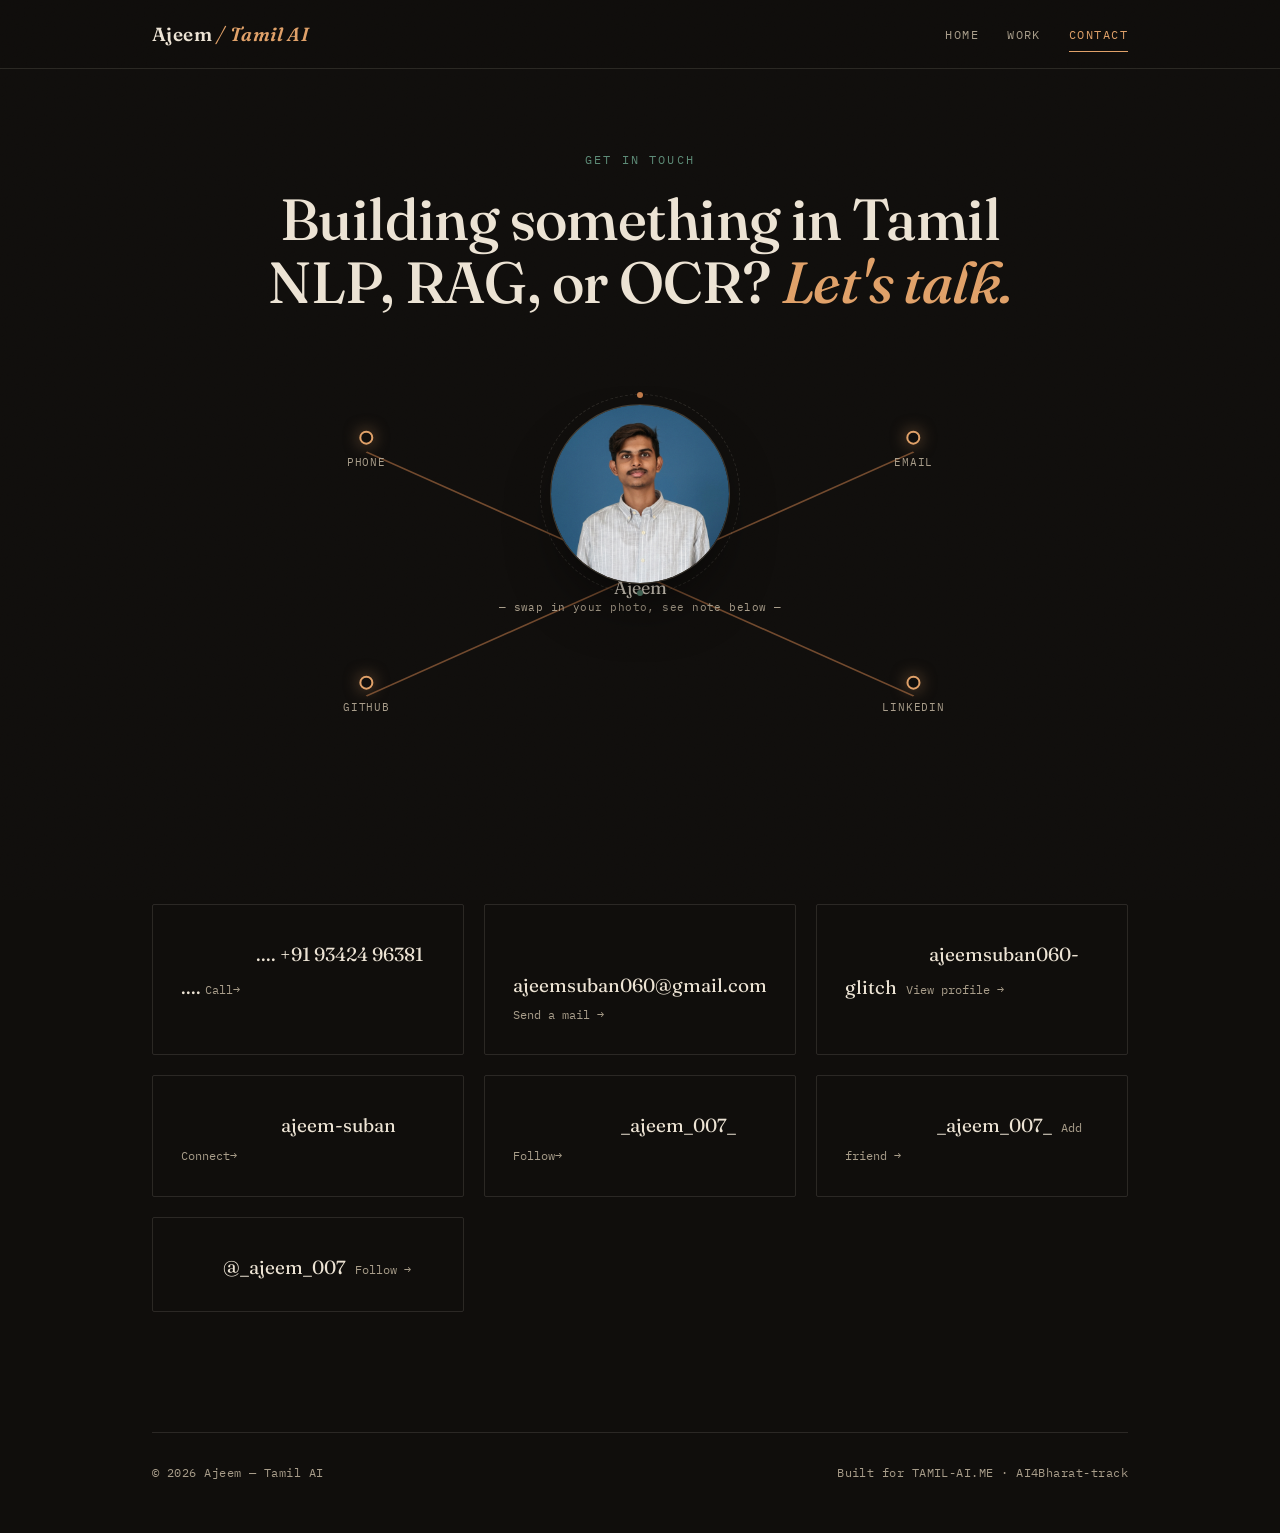
==== contact.html @ 8057d3a4 "Initial portfolio deploy" ====
<!DOCTYPE html>
<html lang="en">
<head>
<meta charset="UTF-8">
<meta name="viewport" content="width=device-width, initial-scale=1.0">
<title>Contact — Ajeem / Tamil AI</title>
<link rel="preconnect" href="https://fonts.googleapis.com">
<link rel="preconnect" href="https://fonts.gstatic.com" crossorigin>
<link href="https://fonts.googleapis.com/css2?family=Fraunces:ital,opsz,wght@0,9..144,300;0,9..144,500;0,9..144,600;1,9..144,500&family=IBM+Plex+Mono:wght@400;500;600&display=swap" rel="stylesheet">
<link rel="stylesheet" href="style.css">
<style>
  .page-head{padding:150px 0 20px;text-align:center;}
  .page-head .eyebrow{font-size:12px;letter-spacing:0.18em;text-transform:uppercase;color:var(--patina);margin-bottom:18px;}
  .page-head h1{font-family:'Fraunces',serif;font-weight:500;font-size:clamp(32px,6vw,58px);letter-spacing:-0.01em;max-width:760px;margin:0 auto;line-height:1.08;}
  .page-head h1 em{font-style:italic;color:var(--bronze-bright);}

  /* connector diagram */
  .diagram{position:relative;height:340px;margin:70px auto 40px;max-width:720px;}
  .diagram svg{position:absolute;inset:0;width:100%;height:100%;}
  .node{
    position:absolute;transform:translate(-50%,-50%);
    display:flex;flex-direction:column;align-items:center;gap:8px;
    text-align:center;
  }
  .node .dot{
    width:14px;height:14px;border-radius:50%;
    background:var(--stone-0);border:2px solid var(--bronze-bright);
    box-shadow:0 0 16px rgba(224,160,104,0.5);
  }
  .node.center .dot{
    width:20px;height:20px;background:var(--bronze);border-color:var(--bronze-bright);
  }
  .node .label{font-size:11px;letter-spacing:0.08em;text-transform:uppercase;color:var(--ink-dim);}
  .node.center .label{font-family:'Fraunces',serif;font-size:18px;text-transform:none;letter-spacing:0;color:var(--ink);}
  .n-center{left:50%;top:50%;}
  .n-phone{left:12%;top:14%;}
  .n-email{left:88%;top:14%;}
  .n-github{left:12%;top:86%;}
  .n-linkedin{left:88%;top:86%;}

  .contact-grid{display:grid;grid-template-columns:repeat(3,1fr);gap:20px;}
  @media (max-width:760px){
    .diagram{height:auto;}
    .node{position:static;transform:none;flex-direction:row;justify-content:center;margin-bottom:14px;}
    .contact-grid{grid-template-columns:1fr 1fr;}
  }
</style>
</head>
<body>

<svg class="icon-sprite" style="position:absolute;width:0;height:0;overflow:hidden" aria-hidden="true">
  <defs>
    <symbol id="icon-phone" viewBox="0 0 24 24"><path fill="none" stroke="currentColor" stroke-width="1.6" stroke-linecap="round" stroke-linejoin="round" d="M6 3H9L10.5 7.5L8.5 9C9.3 11.2 10.8 12.7 13 13.5L14.5 11.5L19 13V16C19 17.7 17.6 19.1 15.9 18.9C9.7 18.2 5.8 14.3 5.1 8.1C4.9 6.4 6 3 6 3Z"/></symbol>
    <symbol id="icon-mail" viewBox="0 0 24 24"><g fill="none" stroke="currentColor" stroke-width="1.6" stroke-linecap="round" stroke-linejoin="round"><rect x="3" y="5" width="18" height="14" rx="1.5"/><path d="M3 6L12 13L21 6"/></g></symbol>
    <symbol id="icon-link" viewBox="0 0 24 24"><g fill="none" stroke="currentColor" stroke-width="1.6" stroke-linecap="round" stroke-linejoin="round"><path d="M9 15L19 5M19 5H12M19 5V12"/><path d="M15 5H7C5.9 5 5 5.9 5 7V17C5 18.1 5.9 19 7 19H17C18.1 19 19 18.1 19 17V13"/></g></symbol>
  </defs>
</svg>

<header>
  <div class="wrap">
    <div class="logo">Ajeem <em>/ Tamil&nbsp;AI</em></div>
    <nav>
      <ul>
        <li><a href="index.html">Home</a></li>
        <li><a href="work.html">Work</a></li>
        <li><a href="contact.html">Contact</a></li>
      </ul>
    </nav>
  </div>
</header>

<main class="wrap">

  <section class="page-head reveal">
    <div class="eyebrow">Get in touch</div>
    <h1>Building something in Tamil NLP, RAG, or OCR? <em>Let's talk.</em></h1>
  </section>

  <section style="padding-top:0;">
    <div class="diagram reveal">
      <svg class="connector-svg" viewBox="0 0 400 340" preserveAspectRatio="none">
        <path d="M 200 170 L 48 48" />
        <path d="M 200 170 L 352 48" />
        <path d="M 200 170 L 48 292" />
        <path d="M 200 170 L 352 292" />
      </svg>
      <div class="node center n-center"><div class="dot"></div><div class="label">Ajeem</div></div>
      <div class="node n-phone"><div class="dot"></div><div class="label">Phone</div></div>
      <div class="node n-email"><div class="dot"></div><div class="label">Email</div></div>
      <div class="node n-github"><div class="dot"></div><div class="label">GitHub</div></div>
      <div class="node n-linkedin"><div class="dot"></div><div class="label">LinkedIn</div></div>
      <div class="tilt-wrap">
        <div class="avatar-frame">
          <div class="avatar-ring"></div>
          <div class="avatar tilt">
            <div class="tilt-shine"></div>
            <img src="photo.jpg" alt="Ajeem">
          </div>
        </div>
        <div class="avatar-note">— swap in your photo, see note below —</div>
      </div>
    </div>
    </div>
  </section>

  <section style="padding-top:0;">
    <div class="contact-grid reveal">
      <a class="contact-card tilt-wrap" href="tel:+919342496381">
        <div class="tilt" style="width:100%;">
          <span class="k"><span class="icon-3d"><img class="icon-brand" src="file:///C:/Users/ajeem/portfolio/phone-svgrepo-com.svg" alt="PHONE"></span>PHONE</span>
          <span></span>
          <span class="v">....       +91 93424 96381 ....       </span>
          <span class="go">
            Call→</span>
        </div>
      </a>
      <a class="contact-card tilt-wrap" href="mailto:ajeemsuban060@gmail.com">
        <div class="tilt" style="width:100%;">
          <span class="k"><span class="icon-3d"><img class="icon-brand" src="file:///C:/Users/ajeem/portfolio/gmail-svgrepo-com.svg" alt="EMAIL"></span>EMAIL</span>
          <span class="v">ajeemsuban060@gmail.com</span>
          <span class="go">Send a mail →</span>
        </div>
      </a>
      <a class="contact-card tilt-wrap" href="https://github.com/ajeemsuban060-glitch" target="_blank" rel="noopener">
        <div class="tilt" style="width:100%;">
          <span class="k"><span class="icon-3d"><img class="icon-brand" src="https://cdn.simpleicons.org/github/ffffff" alt="GitHub"></span>GitHub</span>
          <span class="v">ajeemsuban060-glitch</span>
          <span class="go">View profile →</span>
        </div>
      </a>
      <a class="contact-card tilt-wrap" href="https://www.linkedin.com/in/ajeem-suban-1051ab341" target="_blank" rel="noopener">
        <div class="tilt" style="width:100%;">
          <span class="k"><span class="icon-3d"><img class="icon-brand" src="file:///C:/Users/ajeem/portfolio/linkedin-svgrepo-com.svg" alt="LinkedIn"></span>LinkedIn</span>
          <span class="v">ajeem-suban</span>
          <span class="go">Connect→</span>
        </div>
      </a>
      <a class="contact-card tilt-wrap" href="https://instagram.com/_ajeem_007_" target="_blank" rel="noopener">
        <div class="tilt" style="width:100%;">
          <span class="k"><span class="icon-3d"><img class="icon-brand" src="https://cdn.simpleicons.org/instagram" alt="Instagram"></span>Instagram</span>
          <span class="v">_ajeem_007_</span>
          <span class="go">Follow→</span>
        </div>
      </a>
      <a class="contact-card tilt-wrap" href="https://discord.com/users/_ajeem_007_" target="_blank" rel="noopener">
        <div class="tilt" style="width:100%;">
          <span class="k"><span class="icon-3d"><img class="icon-brand" src="https://cdn.simpleicons.org/discord" alt="Discord"></span>Discord</span>
          <span class="v">_ajeem_007_</span>
          <span class="go">Add friend →</span>
        </div>
      </a>
      <a class="contact-card tilt-wrap" href="https://x.com/_ajeem_007" target="_blank" rel="noopener">
        <div class="tilt" style="width:100%;">
          <span class="k"><span class="icon-3d"><img class="icon-brand" src="https://cdn.simpleicons.org/x/ffffff" alt="X"></span>X</span>
          <span class="v">@_ajeem_007</span>
          <span class="go">Follow →</span>
        </div>
      </a>
    </div>
  </section>

  <footer>
    <span>© 2026 Ajeem — Tamil AI</span>
    <span>Built for TAMIL-AI.ME · AI4Bharat-track</span>
  </footer>

</main>

<script src="script.js"></script>
</body>
</html>
---- style.css ----
:root{
  --stone-0:#100e0c;
  --stone-1:#171410;
  --stone-2:#211d17;
  --stone-3:#332c22;
  --bronze:#c17a4a;
  --bronze-bright:#e0a068;
  --patina:#5c8a76;
  --ink:#ece3d4;
  --ink-dim:#a89d8a;
  --line:rgba(236,227,212,0.12);
}

*{margin:0;padding:0;box-sizing:border-box;}
html{scroll-behavior:smooth;}
body{
  background:var(--stone-0);
  color:var(--ink);
  font-family:'IBM Plex Mono', monospace;
  font-size:15px;
  line-height:1.7;
  overflow-x:hidden;
  position:relative;
}
body::before{
  content:"";position:fixed;inset:0;pointer-events:none;z-index:999;opacity:0.05;
  background-image:url("data:image/svg+xml,%3Csvg xmlns='http://www.w3.org/2000/svg' width='120' height='120'%3E%3Cfilter id='n'%3E%3CfeTurbulence type='fractalNoise' baseFrequency='0.9' numOctaves='3' stitchTiles='stitch'/%3E%3C/filter%3E%3Crect width='100%25' height='100%25' filter='url(%23n)'/%3E%3C/svg%3E");
  mix-blend-mode:overlay;
}
::selection{background:var(--bronze);color:var(--stone-0);}
a{color:inherit;text-decoration:none;}
.wrap{max-width:1040px;margin:0 auto;padding:0 32px;}

.kolam{display:flex;justify-content:center;gap:14px;padding:36px 0;opacity:0.5;will-change:transform;}
.kolam span{width:4px;height:4px;border-radius:50%;background:var(--bronze);}
.kolam span:nth-child(3n){background:var(--patina);}

/* ---------- icon set (kolam-glyph style) ---------- */
.icon{width:16px;height:16px;flex-shrink:0;color:var(--bronze-bright);vertical-align:-3px;}
.icon-brand{width:17px;height:17px;flex-shrink:0;vertical-align:-3px;filter:none;}
.icon-3d{display:inline-flex;perspective:400px;}
.icon-3d img,.icon-3d svg{transition:transform .25s ease;}
.stack-list div:hover .icon-3d img,.tags span:hover .icon-3d img,.contact-card:hover .icon-3d img{transform:translateZ(8px) scale(1.18) rotateY(8deg);}
.stack-list div{transition:transform .2s ease;}
.stack-list div:hover{transform:translateX(4px);}
.stack-list .k{display:inline-flex;align-items:center;gap:9px;}
.quicklink .num{display:inline-flex;align-items:center;gap:8px;}
.contact-card .k{display:inline-flex;align-items:center;gap:8px;}
.project-name{display:flex;align-items:center;gap:11px;}
.project-name .icon{width:19px;height:19px;}
.project-stats .k{display:inline-flex;align-items:center;gap:7px;}
.project-stats .icon{width:13px;height:13px;color:var(--bronze);}

/* ---------- nav ---------- */
header{position:fixed;top:0;left:0;right:0;z-index:100;backdrop-filter:blur(10px);background:rgba(16,14,12,0.72);border-bottom:1px solid var(--line);}
header .wrap{display:flex;align-items:center;justify-content:space-between;padding-top:18px;padding-bottom:18px;}
.logo{font-family:'Fraunces',serif;font-weight:600;font-size:19px;letter-spacing:0.02em;}
.logo em{font-style:italic;color:var(--bronze-bright);}
nav ul{display:flex;gap:28px;list-style:none;}
nav a{font-size:12px;letter-spacing:0.12em;text-transform:uppercase;color:var(--ink-dim);transition:color .25s ease;position:relative;padding-bottom:4px;}
nav a:hover, nav a.active{color:var(--bronze-bright);}
nav a.active::after{content:"";position:absolute;left:0;right:0;bottom:-6px;height:1px;background:var(--bronze-bright);}

section{padding:120px 0;position:relative;}
.section-head{display:flex;align-items:baseline;gap:18px;margin-bottom:56px;}
.section-num{font-size:12px;color:var(--bronze);letter-spacing:0.1em;}
.section-head h2{font-family:'Fraunces',serif;font-weight:500;font-size:clamp(30px,4vw,44px);letter-spacing:-0.01em;}
.section-head .line{flex:1;height:1px;background:var(--line);}

/* ---------- reveal ---------- */
.reveal{opacity:0;transform:translateY(24px);transition:opacity .7s ease, transform .7s ease;}
.reveal.in{opacity:1;transform:translateY(0);}

/* ---------- 3D tilt ---------- */
.tilt-wrap{perspective:1000px;}
.tilt{
  position:relative;
  transform-style:preserve-3d;
  transition:transform .12s ease-out, box-shadow .3s ease;
  will-change:transform;
}
.tilt-shine{
  position:absolute;inset:0;
  background:radial-gradient(circle at var(--mx,50%) var(--my,50%), rgba(224,160,104,0.16), transparent 60%);
  opacity:0;transition:opacity .3s ease;
  pointer-events:none;
  transform:translateZ(1px);
}
.tilt:hover .tilt-shine{opacity:1;}

/* ---------- avatar ---------- */
.avatar-frame{
  width:180px;height:180px;
  position:relative;
  margin:0 auto;
}
.avatar-ring{
  position:absolute;inset:-10px;
  border-radius:50%;
  border:1px dashed var(--line);
  animation:spin 40s linear infinite;
}
.avatar-ring::before, .avatar-ring::after{
  content:"";position:absolute;width:6px;height:6px;border-radius:50%;background:var(--bronze);
}
.avatar-ring::before{top:-3px;left:50%;transform:translateX(-50%);}
.avatar-ring::after{bottom:-3px;left:50%;transform:translateX(-50%);background:var(--patina);}
@keyframes spin{to{transform:rotate(360deg);}}
.avatar{
  width:180px;height:180px;border-radius:50%;
  background:linear-gradient(145deg, var(--stone-3), var(--stone-1));
  border:1px solid var(--line);
  display:flex;align-items:center;justify-content:center;
  font-family:'Fraunces',serif;font-size:52px;font-weight:500;
  color:var(--bronze-bright);
  box-shadow:0 30px 60px -20px rgba(0,0,0,0.7), inset 0 1px 0 rgba(255,255,255,0.05);
  transform:translateZ(30px);
  overflow:hidden;
}
.avatar img{width:100%;height:100%;object-fit:cover;border-radius:50%;}
.avatar-note{
  text-align:center;font-size:11px;color:var(--ink-dim);margin-top:14px;letter-spacing:0.04em;
}

/* ---------- connector svg ---------- */
.connector-svg path{
  fill:none;stroke:var(--bronze);stroke-width:1.4;stroke-dasharray:6 340;
  stroke-dashoffset:0;opacity:0.55;
  transition:stroke-dasharray 1.4s ease;
}
.connector-svg.in path{stroke-dasharray:340 0;}
.connector-svg circle{fill:var(--stone-0);stroke:var(--bronze-bright);stroke-width:2;}

/* ---------- project cards ---------- */
.project{
  border:1px solid var(--line);border-radius:2px;padding:38px;margin-bottom:0;
  position:relative;background:linear-gradient(160deg, rgba(255,255,255,0.015), transparent 40%);
}
.project::before{content:"";position:absolute;top:0;left:0;width:3px;height:0;background:var(--bronze);transition:height .4s ease;}
.project:hover::before{height:100%;}
.project-top{display:flex;justify-content:space-between;align-items:flex-start;gap:20px;margin-bottom:16px;flex-wrap:wrap;}
.project-name{font-family:'Fraunces',serif;font-size:26px;font-weight:500;}
.status{font-size:10.5px;letter-spacing:0.1em;text-transform:uppercase;padding:5px 11px;border-radius:20px;white-space:nowrap;border:1px solid currentColor;}
.status.live{color:var(--patina);}
.status.build{color:var(--bronze-bright);}
.status.pause{color:var(--ink-dim);}
.project-desc{color:var(--ink-dim);font-size:14.5px;max-width:640px;margin-bottom:20px;}
.tags{display:flex;flex-wrap:wrap;gap:8px;margin-bottom:18px;}
.tags span{font-size:11px;color:var(--ink-dim);border:1px solid var(--line);padding:5px 10px;border-radius:20px;}
.project-stats{display:flex;gap:32px;flex-wrap:wrap;padding-top:18px;border-top:1px solid var(--line);}
.project-stats div{display:flex;flex-direction:column;gap:4px;}
.project-stats .k{font-size:10.5px;text-transform:uppercase;letter-spacing:0.1em;color:var(--ink-dim);}
.project-stats .v{font-size:14px;color:var(--ink);}

/* ---------- pipeline connector column ---------- */
.pipeline{position:relative;}
.pipeline-track{
  position:absolute;left:19px;top:16px;bottom:16px;width:1px;
  background:linear-gradient(var(--bronze), var(--patina));
  opacity:0.3;
}
.pipeline-node{position:relative;padding-left:56px;margin-bottom:28px;}
.pipeline-node:last-child{margin-bottom:0;}
.pipeline-node::before{
  content:"";position:absolute;left:12px;top:22px;width:15px;height:15px;border-radius:50%;
  background:var(--stone-0);border:2px solid var(--bronze-bright);
  box-shadow:0 0 0 4px var(--stone-0), 0 0 14px rgba(224,160,104,0.5);
}

/* ---------- contact cards ---------- */
.contact-grid{display:grid;grid-template-columns:repeat(2,1fr);gap:20px;}
.contact-card{
  border:1px solid var(--line);padding:28px;border-radius:2px;
  display:flex;flex-direction:column;gap:10px;
  position:relative;overflow:hidden;
}
.contact-card .k{font-size:10.5px;letter-spacing:0.12em;text-transform:uppercase;color:var(--bronze);}
.contact-card .v{font-family:'Fraunces',serif;font-size:19px;word-break:break-word;}
.contact-card .go{font-size:12px;color:var(--ink-dim);margin-top:auto;}
.contact-card:hover .go{color:var(--bronze-bright);}

.contact-links{display:flex;justify-content:center;gap:16px;flex-wrap:wrap;}
.contact-links a{border:1px solid var(--line);padding:14px 26px;border-radius:30px;font-size:13px;letter-spacing:0.04em;display:inline-flex;align-items:center;gap:8px;transition:all .25s ease;}
.contact-links a:hover{border-color:var(--bronze);color:var(--bronze-bright);transform:translateY(-2px);}
.contact-links a.primary{background:var(--bronze);color:var(--stone-0);border-color:var(--bronze);font-weight:600;}
.contact-links a.primary:hover{background:var(--bronze-bright);color:var(--stone-0);}

footer{border-top:1px solid var(--line);padding:30px 0 50px;display:flex;justify-content:space-between;align-items:center;font-size:11.5px;color:var(--ink-dim);letter-spacing:0.04em;flex-wrap:wrap;gap:10px;}

@media (max-width:760px){
  nav{display:none;}
  .contact-grid{grid-template-columns:1fr;}
}
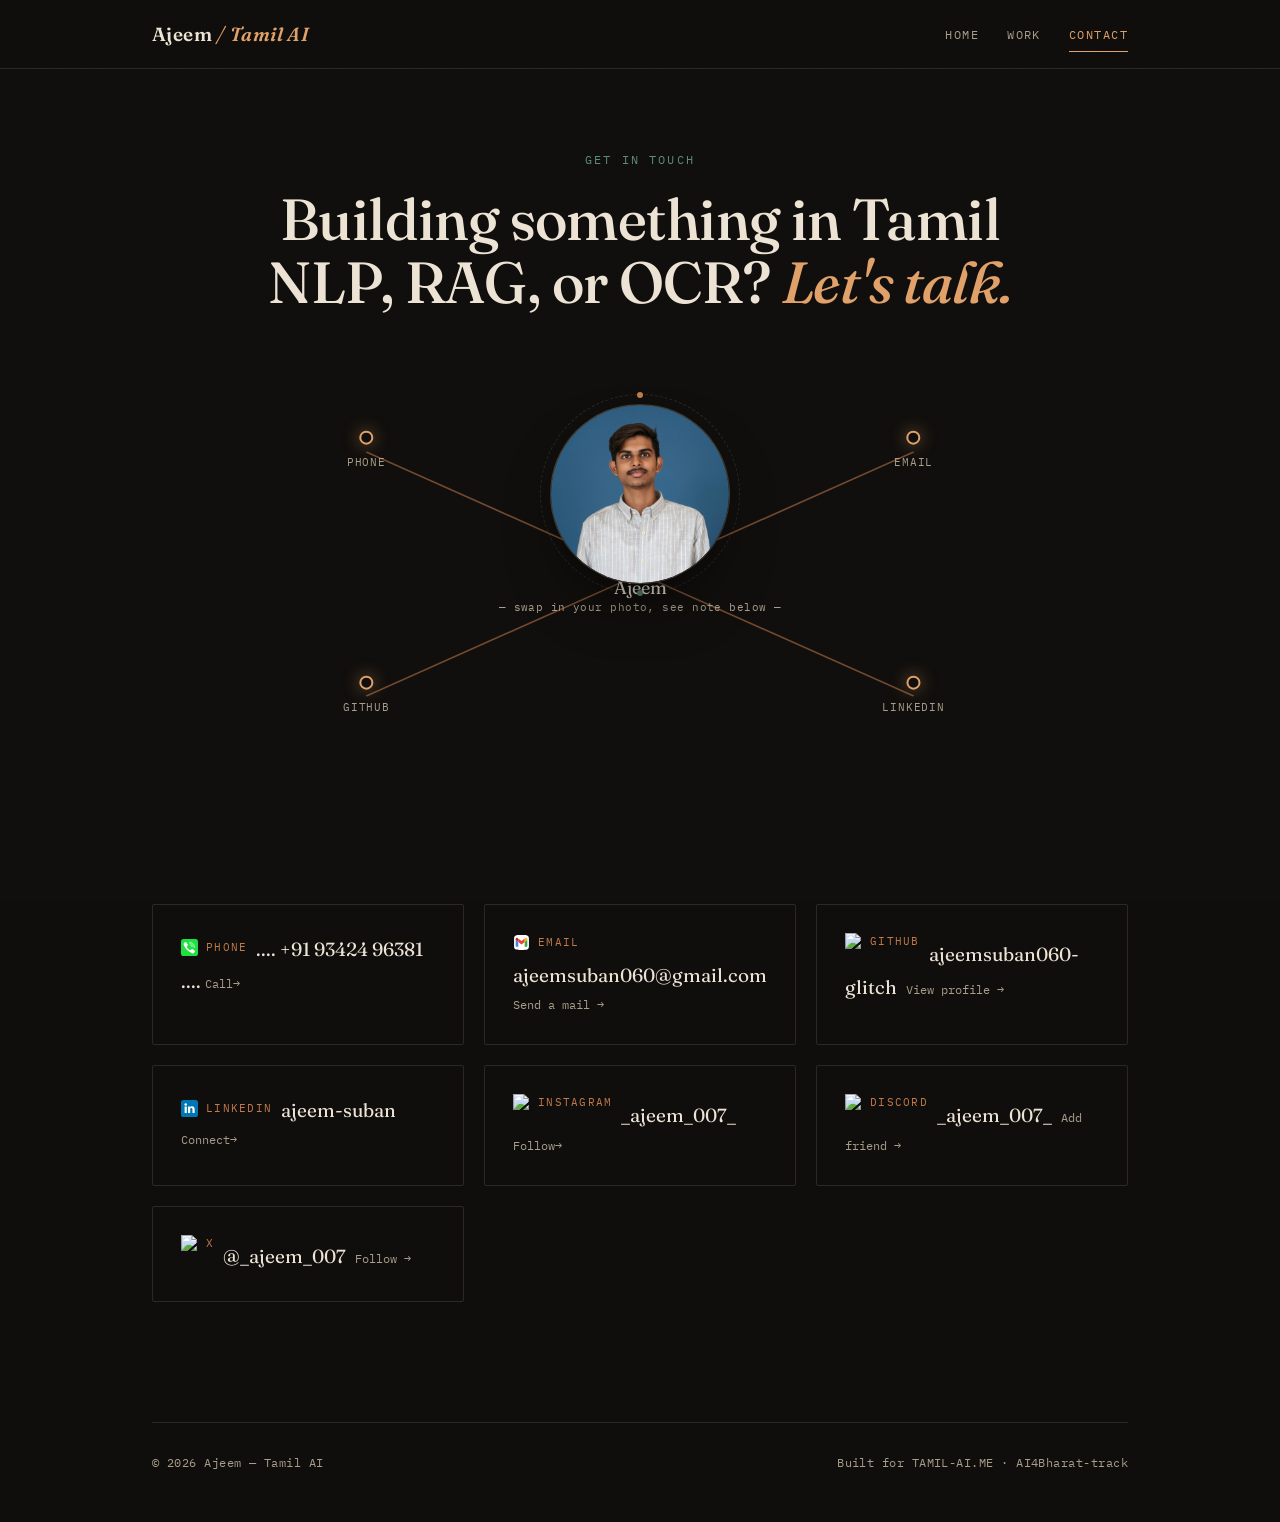
==== commit b1f76a7b: "Fix contact icons: local file:// paths broke on live site" ====
--- a/contact.html
+++ b/contact.html
@@ -107,7 +107,7 @@
     <div class="contact-grid reveal">
       <a class="contact-card tilt-wrap" href="tel:+919342496381">
         <div class="tilt" style="width:100%;">
-          <span class="k"><span class="icon-3d"><img class="icon-brand" src="file:///C:/Users/ajeem/portfolio/phone-svgrepo-com.svg" alt="PHONE"></span>PHONE</span>
+          <span class="k"><span class="icon-3d"><img class="icon-brand" src="phone-svgrepo-com.svg" alt="PHONE"></span>PHONE</span>
           <span></span>
           <span class="v">....       +91 93424 96381 ....       </span>
           <span class="go">
@@ -116,7 +116,7 @@
       </a>
       <a class="contact-card tilt-wrap" href="mailto:ajeemsuban060@gmail.com">
         <div class="tilt" style="width:100%;">
-          <span class="k"><span class="icon-3d"><img class="icon-brand" src="file:///C:/Users/ajeem/portfolio/gmail-svgrepo-com.svg" alt="EMAIL"></span>EMAIL</span>
+          <span class="k"><span class="icon-3d"><img class="icon-brand" src="gmail-svgrepo-com.svg" alt="EMAIL"></span>EMAIL</span>
           <span class="v">ajeemsuban060@gmail.com</span>
           <span class="go">Send a mail →</span>
         </div>
@@ -130,7 +130,7 @@
       </a>
       <a class="contact-card tilt-wrap" href="https://www.linkedin.com/in/ajeem-suban-1051ab341" target="_blank" rel="noopener">
         <div class="tilt" style="width:100%;">
-          <span class="k"><span class="icon-3d"><img class="icon-brand" src="file:///C:/Users/ajeem/portfolio/linkedin-svgrepo-com.svg" alt="LinkedIn"></span>LinkedIn</span>
+          <span class="k"><span class="icon-3d"><img class="icon-brand" src="linkedin-svgrepo-com.svg" alt="LinkedIn"></span>LinkedIn</span>
           <span class="v">ajeem-suban</span>
           <span class="go">Connect→</span>
         </div>
@@ -168,4 +168,4 @@
 
 <script src="script.js"></script>
 </body>
-</html>
+</html>
